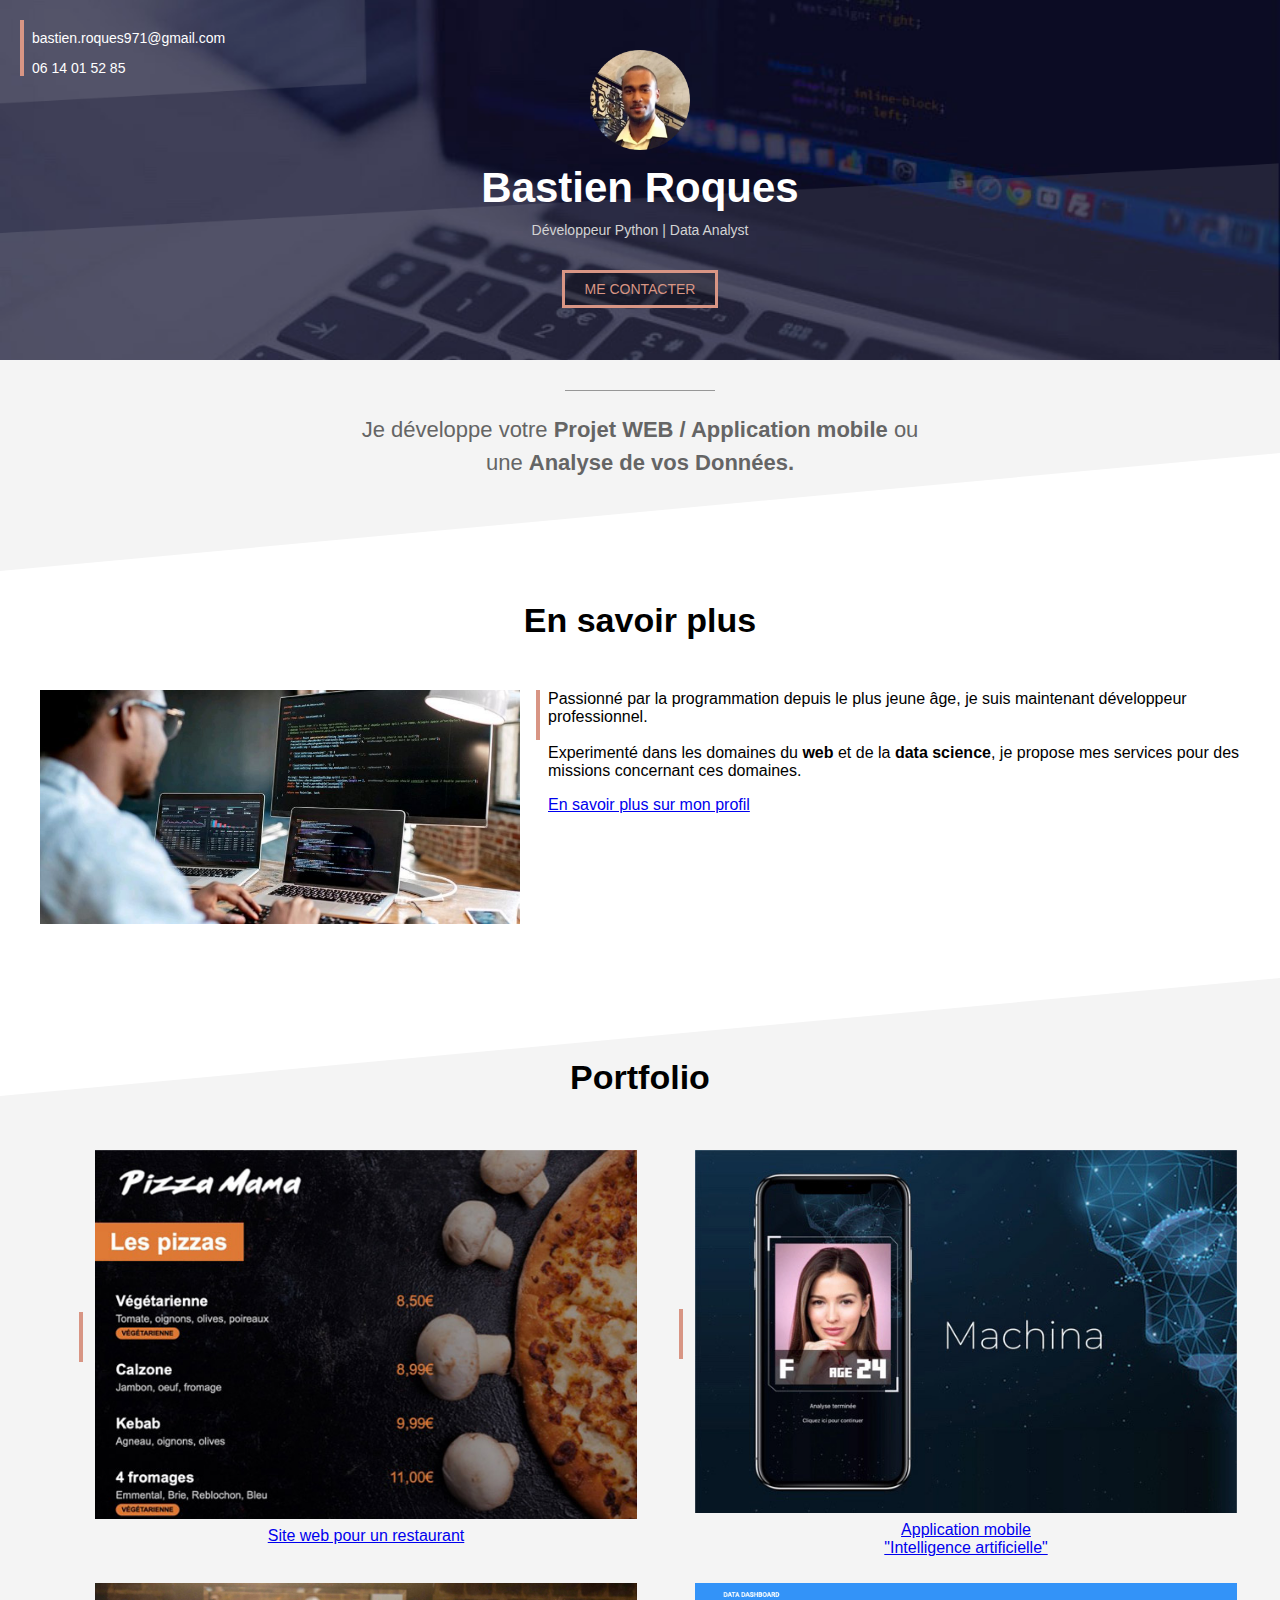
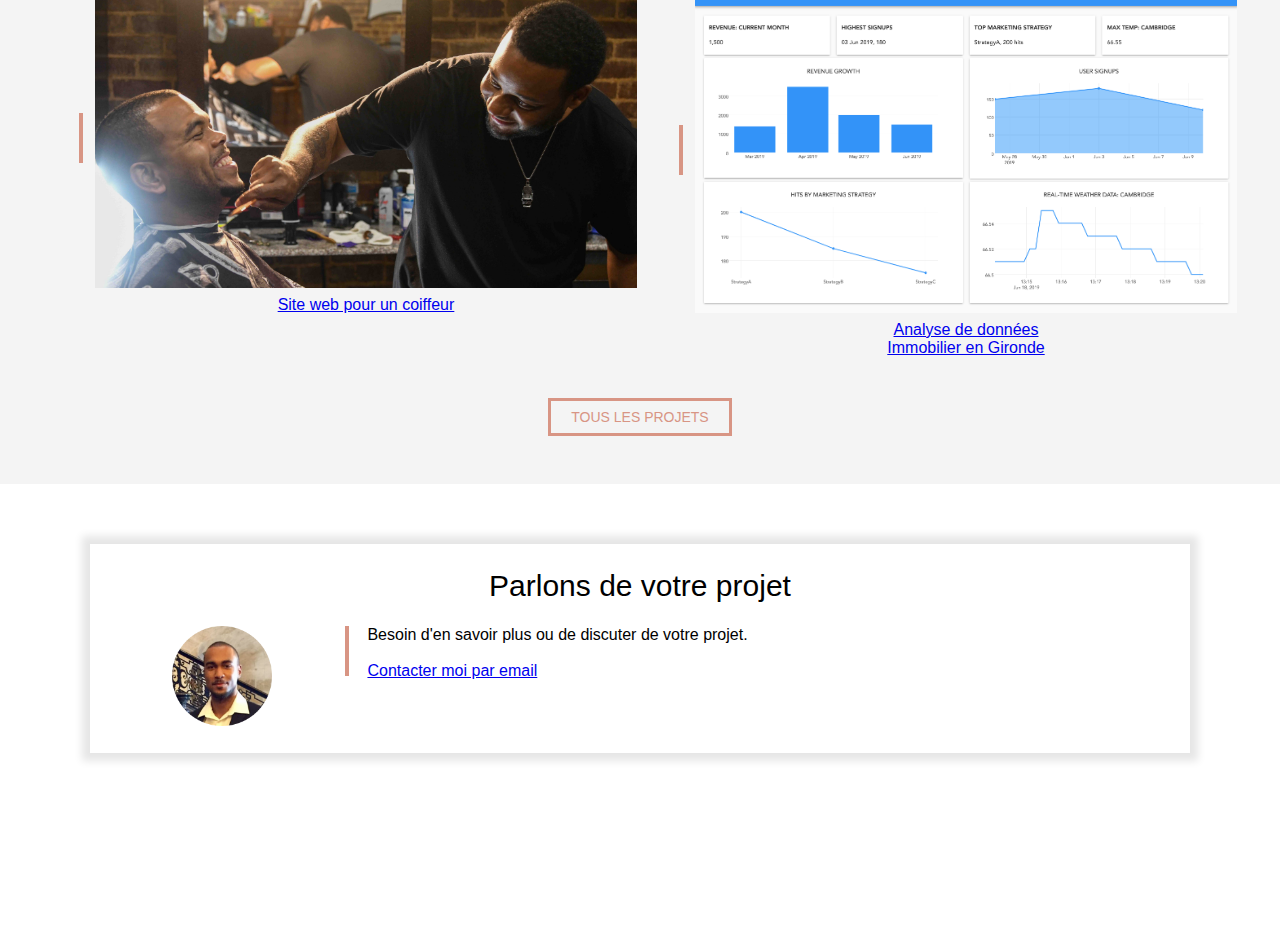
==== index.html @ a59873d0 "first commit" ====
<!DOCTYPE html>
<html lang="fr">
<head>
    <meta charset="UTF-8">
    <meta http-equiv="X-UA-Compatible" content="IE=edge">
    <meta name="viewport" content="width=device-width, initial-scale=1.0">
    <title>Bastien Roques</title>
    <link rel="stylesheet" href="css/style.css">
    <link rel="stylesheet" href="https://cdnjs.cloudflare.com/ajax/libs/font-awesome/5.15.3/css/all.min.css" integrity="sha512-iBBXm8fW90+nuLcSKlbmrPcLa0OT92xO1BIsZ+ywDWZCvqsWgccV3gFoRBv0z+8dLJgyAHIhR35VZc2oM/gI1w==" crossorigin="anonymous" referrerpolicy="no-referrer">
</head>
<body>
    <!-- COVER -->
    <div class="cover">
        <img class="cover-profile" src="resources/profile.png" alt="">
        <h1>Bastien Roques</h1>
        <p>Développeur Python | Data Analyst</p>
        <div class="center">
            <a class="btn-contact" href="#">Me contacter</a>
        </div>
        <div class="cover-contact">
            <p><a href="mailto:bastien.roques971@gmail.com?subject=Contact%20depuis%20bastien.roques971@gmail.com">bastien.roques971@gmail.com</a></p>
            <p><a href="tel:+33614015285">06 14 01 52 85</a></p>
        </div>
    </div>

    <!-- INTRO : GREY SECTION 1 -->
    <div class="section section-grey1 center">
        <div class="separator"></div>
        <p>Je développe votre <b>Projet WEB / Application mobile</b> ou une <b>Analyse de vos Données.</b> </p>
    </div>

    <!-- ABOUT : WHITE SECTION -->
    <div class="section">
        <h2>En savoir plus</h2>
        <img class="col-content about-img" src="resources/profil2.jpeg" alt="">
        <div class="col-content about-text">
            <div class="vertical-border-text">
                <p class="mt-0">
                    Passionné par la programmation depuis le plus jeune âge, je suis maintenant développeur professionnel.
                    <br>
                    <br>
                    Experimenté dans les domaines du <b>web</b> et de la <b>data science</b>, je propose mes services pour des missions concernant ces domaines.
                </p>
                <a href="https://www.linkedin.com/in/bastienroques/" target="_blank">En savoir plus sur mon profil</a>
            </div>
        </div>
    </div>

    <!-- PORTFOLIO : GREY SECTION 2 -->
    <div class="section section-grey2 center">
        <h2>Portfolio</h2>
        <div class="inline-block">
            <table class="col-portfolio inline-block">
                <tr>
                    <td><div class="vertical-border-img"></div></td>
                    <td class="w-100"><a href="portfolio-site-restaurant.html"><img class="w-100" src="resources/project1small.jpg" alt="site web restaurant"></a></td>
                </tr>
                <tr>
                    <td></td>
                    <td class="center"><a href="portfolio-site-restaurant.html">Site web pour un restaurant</a></td>
                </tr>
            </table>
            <table class="col-portfolio float-right">
                <tr>
                    <td><div class="vertical-border-img"></div></td>
                    <td class="w-100"><img class="w-100" src="resources/project2small.jpg" alt=""></td>
                </tr>
                <tr>
                    <td></td>
                    <td class="center"><a href="#">Application mobile<br>"Intelligence artificielle"</a></td>
                </tr>
            </table>
        </div>
        <div class="inline-block">
            <table class="col-portfolio inline-block">
                <tr>
                    <td><div class="vertical-border-img"></div></td>
                    <td class="img-small w-100"><img class="w-100" src="resources/project-barber.jpeg" alt=""></td>
                </tr>
                <tr>
                    <td></td>
                    <td class="center"><a href="#">Site web pour un coiffeur</a></td>
                </tr>
            </table>
            <table class="col-portfolio float-right">
                <tr>
                    <td><div class="vertical-border-img"></div></td>
                    <td class="img-small w-100"><img class="w-100" src="resources/project-data.png" alt=""></td>
                </tr>
                <tr>
                    <td></td>
                    <td class="center"><a href="#">Analyse de données<br>Immobilier en Gironde</a></td>
                </tr>
            </table>
        </div>
        <div class="center">
            <a class="btn-projects" href="#">Tous les projets</a>
        </div>
    </div>

    <!-- TESTIMONY -->
    <!-- <div class="section">
        <h2>Témoignages</h2>
        <div class="testimony">
            <table>
                <tr>
                    <td class="center"><img style="width: 100px; margin-right: 20px;" src="resources/profile.png" alt=""></td>
                    <td>
                        <div class="vertical-border-text">
                            <p class="testimony-content"><i>"Lorem ipsum dolor, sit amet consectetur adipisicing elit. Optio ab cumque expedita error veritatis aliquam voluptatum incidunt porro quisquam sequi debitis rem commodi asperiores dicta aspernatur, hic est, nulla nemo!"</i></p>
                            <p class="testimony-author">Bastien Roques, Product Owner</p>
                        </div>
                    </td>
                </tr>
            </table>
        </div>
    </div> -->

    <!-- FRAME -->
    <iframe src="contact-frame.html"scrolling="no"></iframe>

    <!-- FRAME 2 -->
    <!-- <div class="section">
        <div class="frame">
            <p class="frame-title">Parlons de votre projet</p>
            <table style="width: 100%; text-align: center; margin-top: 20px;">
                <tr>
                    <td valign="top">
                        <div>
                            <p class="mt-0 frame-text" style="margin-bottom: 20px;">
                                Besoin d'en savoir plus ou de discuter de votre projet.
                                <br><br>
                                <a href="#" style="text-decoration: none; color: #656565;"><u>Contacter moi par email</u></a>
                            </p>
                            <div class="social">
                                <a href="#"><i class="fab fa-linkedin-in"></i></a>
                                <a href="#"><i class="fab fa-github"></i></a>
                                <a href="#"><i class="fab fa-youtube"></i></a>
                            </div>
                        </div>
                    </td>
                </tr>
            </table>
        </div>
    </div> -->

</body>
</html>
---- css/style.css ----
* {
  box-sizing: border-box;
}

:root {
  --color1: #d89584;
  --color2: #f4f4f4;
}

body {
  margin: 0;
  font-family: Arial;
}

iframe {
  width: 100%;
  border: none;
  height: 450px;
}

.display-mobile {
  display: block;
}

.center {
  text-align: center;
}

.mx-auto {
  margin: 0 auto;
}

.mt-0 {
  margin-top: 0;
}

.mr-0 {
  margin-right: 0;
}

.inline-block {
  display: inline-block;
}

/* Mobile */
h1 {
  color: white;
  text-align: center;
  font-size: 38px;
  margin-top: 6px;
  margin-bottom: 0;
}

h2 {
  text-align: center;
  font-size: 30px;
  margin-top: 0;
  margin-bottom: 50px;
}

.container {
  /* On ajoute une marge sur les cotés de l'écran */
  padding-right: 15px;
  padding-left: 15px;

  /* Et on centre */
  margin-right: auto;
  margin-left: auto;
}

.w-50 {
  width: 50%;
}

.w-100 {
  width: 100%;
}

.img-small {
  max-width: 600px;
}

/* INDEX */

div.cover {
  background: url(../resources/cover_overlay.png) no-repeat center/100% 100%,
    url(../resources/cover.jpg) no-repeat center/cover;
  height: 360px;
  position: relative;
}

div.cover p {
  color: lightgray;
  text-align: center;
  margin-top: 2px;
  font-size: 13px;
}

a.btn-contact {
  color: var(--color1);
  text-transform: uppercase;
  text-decoration: none;
  border: 3px solid var(--color1);
  padding: 7px 12px;
  background: #00000040;
  display: inline-block;
  margin-top: 22px;
  font-size: 12px;
}

a.btn-contact:hover {
  color: white;
  border: 3px solid white;
}

img.cover-profile {
  height: 90px;
  position: relative;
  left: 50%;
  margin-left: -50px;
  margin-top: 75px;
}

div.cover-contact {
  position: absolute;
  top: 20px;
  left: 20px;
  border-left: 4px solid var(--color1);
  padding-left: 8px;
}

div.cover-contact p {
  text-align: left;
  margin-top: 0;
  margin-bottom: 0;
}

div.cover-contact p:first-child {
  margin-bottom: 14px;
}

div.cover-contact * {
  color: white;
  font-size: 14px;
  text-decoration: none;
}
.section {
  padding-left: 20px;
  padding-right: 20px;
  padding-top: 30px;
  padding-bottom: 30px;
  overflow: auto;
}

div.section-grey1 {
  background: url(../resources/triangle2white.svg) no-repeat center bottom -1/100%;
  background-color: var(--color2);
  padding-bottom: 20px;
}

div.section-grey1 p {
  font-size: 22px;
  color: #656565;
  max-width: 570px;
  margin-right: auto;
  margin-left: auto;
  line-height: 1.5;
}

div.section-grey2 {
  background: url(../resources/triangle1white.svg) no-repeat center top/100%;
  background-color: var(--color2);
  padding-top: 50px;
}

div.separator {
  background-color: #979797;
  height: 1px;
  width: 150px;
  margin: 0 auto;
}

div.separator2 {
  background-color: var(--color1);
  height: 2px;
  width: 150px;
  margin: 0 auto;
}

.col-content,
.col-portfolio {
  width: 100%;
  margin-bottom: 20px;
}

.about-img {
  margin-bottom: 20px;
}

div.about-text {
  box-sizing: border-box;
}

.float-right {
  float: right;
}

div.vertical-border-text {
  margin-top: 0;
  border-left: 4px solid var(--color1);
  padding-left: 8px;
  height: 50px;
  display: inline-block;
}

div.vertical-border-img {
  height: 50px;
  width: 4px;
  background: var(--color1);
  margin-right: 8px;
}

a.btn-projects {
  color: var(--color1);
  text-transform: uppercase;
  text-decoration: none;
  border: 3px solid var(--color1);
  padding: 8px 20px;
  background: #f4f4f4;
  display: inline-block;
  margin-top: 18px;
  margin-bottom: 18px;
  font-size: 14px;
}

a.btn-projects:hover {
  color: white;
  background-color: #d89584;
  /* border: 3px solid white; */
}

div.testimony {
  margin: 0 auto;
  padding: 20px 30px;
  width: 100%;
  background-color: white;
  box-shadow: 0px 0px 8px 8px rgba(0, 0, 0, 0.1);
}

p.testimony-content {
  margin-top: 0;
  font-size: 16px;
}

div.frame {
  background-color: white;
}

div.frame img {
  width: 70px;
}

p.frame-title {
  font-size: 30px;
  margin-top: 5px;
  margin-bottom: 20px;
  text-align: center;
}

p.frame-text {
  color: #656565;
}

div.text-with-vertical-border {
  border-left: 4px solid var(--color1);
  padding-left: 8px;
  height: 50px;
}

i.fab:first-child {
  margin-left: 10px;
}

i.fab {
  font-size: 20px;
  margin-top: 5px;
  margin-right: 20px;
}

.social a {
  text-decoration: none;
  color: black;
}

.social a:hover {
  color: var(--color1);
}

/* PORTFOLIO PROJECT PAGE */

.portfolio-title h1 {
  font-size: 40px;
  color: black;
  margin-top: 20px;
}

.portfolio-title h2 {
  font-size: 22px;
  font-weight: normal;
  line-height: 1;
  padding-top: 10px;
}

.portfolio-back {
  color: var(--color1);
}

.portfolio-header {
  height: 90px;
  background: url(../resources/header.jpg) no-repeat center/cover;
  position: relative;
}

.portfolio-header-title {
  margin-top: 0;
  font-size: 19px;
  font-weight: bold;
  color: white;
  padding-top: 10px;
  padding-left: 4px;
}

.portfolio-img {
  width: 100%;
  max-width: 550px;
  margin-top: 30px;
  margin-bottom: 20px;
}

/* Normal */
@media only screen and (min-width: 767px) {
  h1 {
    color: white;
    text-align: center;
    font-size: 42px;
    margin-top: 10px;
    margin-bottom: 0;
  }

  h2 {
    text-align: center;
    font-size: 34px;
    margin-top: 0;
    margin-bottom: 50px;
  }

  .display-mobile {
    display: none;
  }

  img.cover-profile {
    height: 100px;
    position: relative;
    left: 50%;
    margin-left: -50px;
    margin-top: 50px;
  }

  div.cover p {
    color: lightgray;
    margin-top: 10px;
    font-size: 14px;
  }

  .section {
    padding-left: 40px;
    padding-right: 40px;
    padding-top: 30px;
    padding-bottom: 30px;
    overflow: auto;
  }

  div.section-grey1 {
    background: url(../resources/triangle2white.svg) no-repeat center
      bottom/100%;
    background-color: var(--color2);
    padding-bottom: 70px;
  }

  div.section-grey2 {
    background: url(../resources/triangle1white.svg) no-repeat center top/100%;
    background-color: var(--color2);
    padding-top: 80px;
  }

  img.col-content {
    width: 40%;
  }

  div.col-content {
    width: 60%;
    padding-left: 16px;
  }

  .col-portfolio {
    width: 47%;
  }

  div.about-text {
    float: right;
    padding-left: 16px;
    box-sizing: border-box;
  }

  div.frame {
    margin: 30px 50px;
    padding: 20px 30px;
    background-color: white;
    box-shadow: 0px 0px 8px 8px rgba(0, 0, 0, 0.1);
  }

  div.frame img {
    width: 100px;
  }

  .portfolio-header-title {
    margin-top: 0;
    font-size: 26px;
    font-weight: bold;
    color: white;
    padding-top: 4px;
    padding-left: 8px;
  }

  a.btn-contact {
    color: var(--color1);
    text-transform: uppercase;
    text-decoration: none;
    border: 3px solid var(--color1);
    padding: 8px 20px;
    background: #00000040;
    display: inline-block;
    margin-top: 18px;
    font-size: 14px;
  }

  .portfolio-title h1 {
    font-size: 46px;
    color: black;
    margin-top: 20px;
  }

  .portfolio-title h2 {
    font-size: 26px;
    font-weight: normal;
    line-height: 1;
    padding-top: 10px;
  }

  .portfolio-img {
    width: 70%;
    max-width: 475px;
    margin-top: 30px;
    margin-bottom: 20px;
  }
}

/* Large screen */
/* @media (min-width: 1200px) {
  .container {
    width: 1170px;
  }
} */
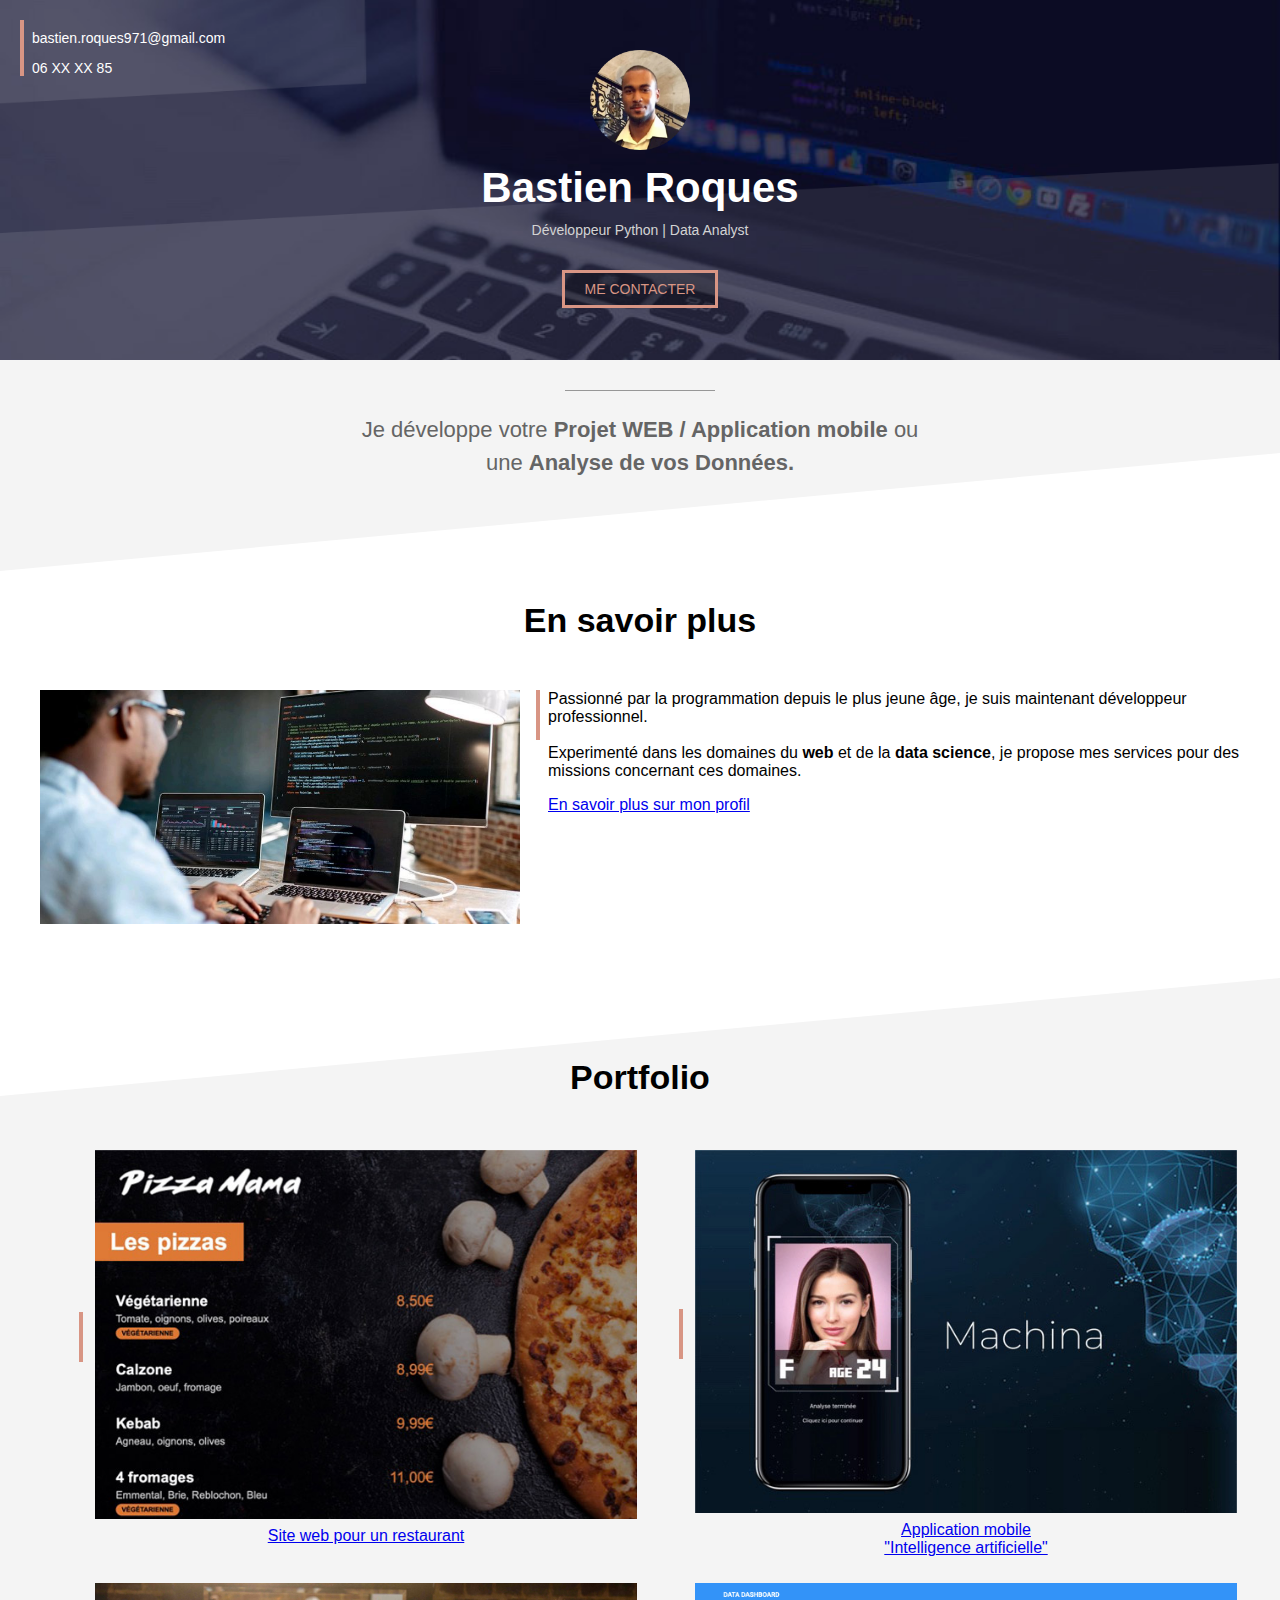
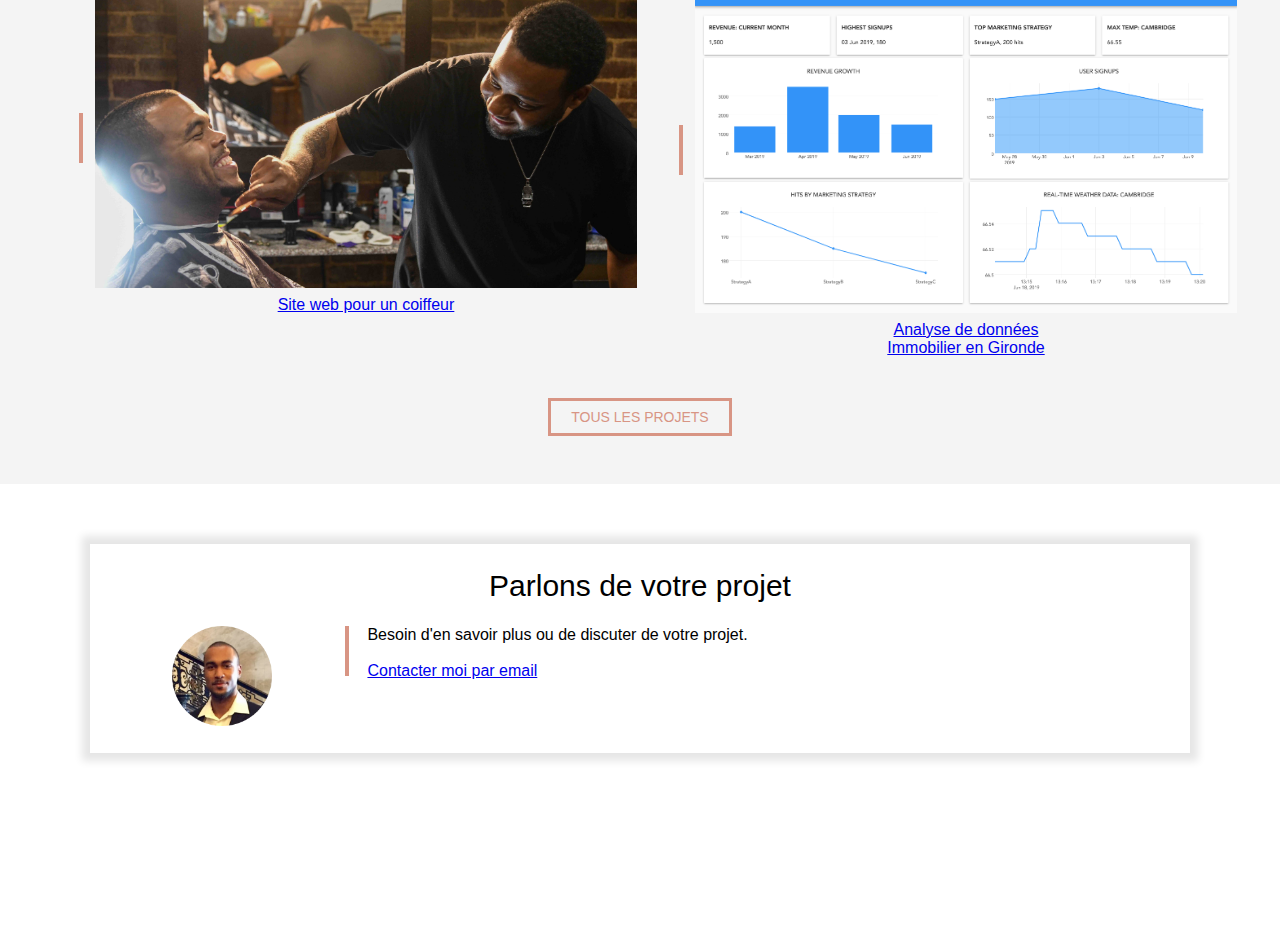
==== commit 1e215a14: "Add files via upload" ====
--- a/index.html
+++ b/index.html
@@ -19,7 +19,7 @@
         </div>
         <div class="cover-contact">
             <p><a href="mailto:bastien.roques971@gmail.com?subject=Contact%20depuis%20bastien.roques971@gmail.com">bastien.roques971@gmail.com</a></p>
-            <p><a href="tel:+33614015285">06 14 01 52 85</a></p>
+            <p><a href="tel:+33614015285">06 XX XX  85</a></p>
         </div>
     </div>
 
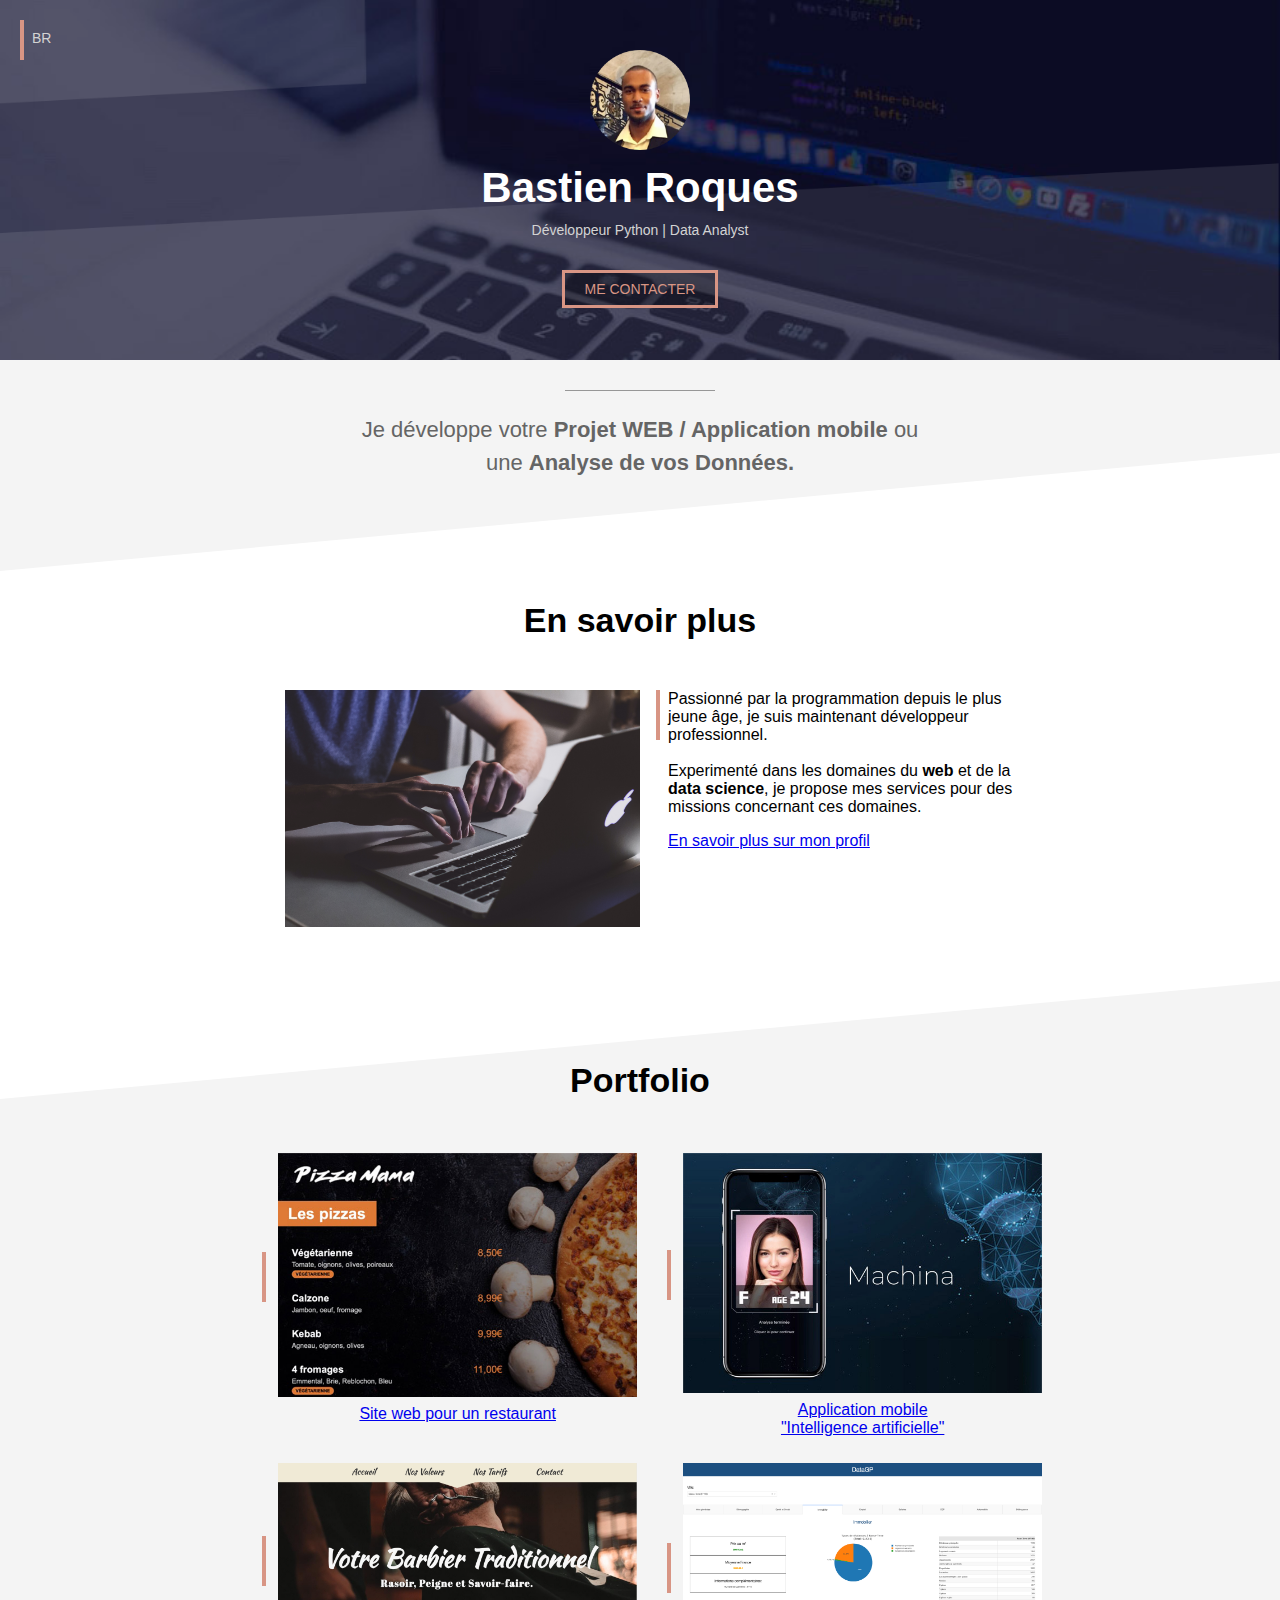
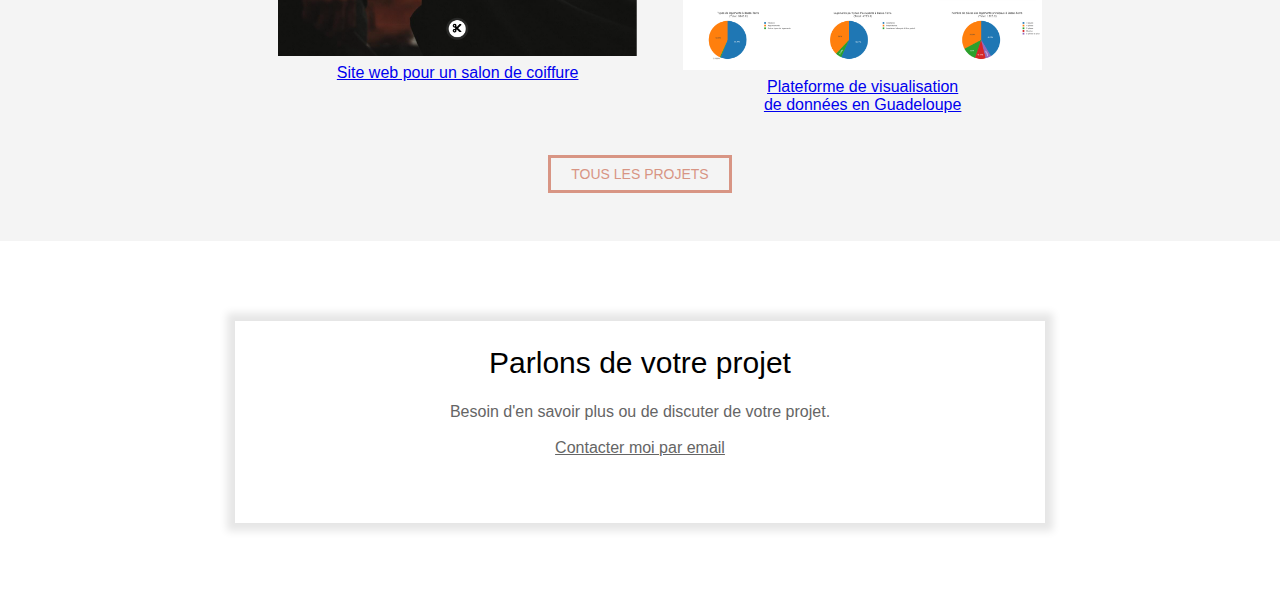
==== commit 8eda2d45: "Add files via upload" ====
--- a/index.html
+++ b/index.html
@@ -15,11 +15,11 @@
         <h1>Bastien Roques</h1>
         <p>Développeur Python | Data Analyst</p>
         <div class="center">
-            <a class="btn-contact" href="#">Me contacter</a>
+            <a class="btn-contact" href="mailto:bastien.roques971@gmail.com?subject=Contact%20depuis%20bastien.roques971@gmail.com">Me contacter</a>
         </div>
         <div class="cover-contact">
-            <p><a href="mailto:bastien.roques971@gmail.com?subject=Contact%20depuis%20bastien.roques971@gmail.com">bastien.roques971@gmail.com</a></p>
-            <p><a href="tel:+33614015285">06 XX XX  85</a></p>
+            <p>BR</p>
+            <!-- <p><a href="mailto:bastien.roques971@gmail.com?subject=Contact%20depuis%20bastien.roques971@gmail.com">bastien.roques971@gmail.com</a></p> -->
         </div>
     </div>
 
@@ -32,16 +32,18 @@
     <!-- ABOUT : WHITE SECTION -->
     <div class="section">
         <h2>En savoir plus</h2>
-        <img class="col-content about-img" src="resources/profil2.jpeg" alt="">
-        <div class="col-content about-text">
-            <div class="vertical-border-text">
-                <p class="mt-0">
-                    Passionné par la programmation depuis le plus jeune âge, je suis maintenant développeur professionnel.
-                    <br>
-                    <br>
-                    Experimenté dans les domaines du <b>web</b> et de la <b>data science</b>, je propose mes services pour des missions concernant ces domaines.
-                </p>
-                <a href="https://www.linkedin.com/in/bastienroques/" target="_blank">En savoir plus sur mon profil</a>
+        <div class="container">
+            <img class="col-content about-img" src="resources/about.jpg" alt="">
+            <div class="col-content about-text">
+                <div class="vertical-border-text">
+                    <p class="mt-0">
+                        Passionné par la programmation depuis le plus jeune âge, je suis maintenant développeur professionnel.
+                        <br>
+                        <br>
+                        Experimenté dans les domaines du <b>web</b> et de la <b>data science</b>, je propose mes services pour des missions concernant ces domaines.
+                    </p>
+                    <a href="https://www.linkedin.com/in/bastienroques/" target="_blank">En savoir plus sur mon profil</a>
+                </div>
             </div>
         </div>
     </div>
@@ -49,52 +51,57 @@
     <!-- PORTFOLIO : GREY SECTION 2 -->
     <div class="section section-grey2 center">
         <h2>Portfolio</h2>
-        <div class="inline-block">
-            <table class="col-portfolio inline-block">
-                <tr>
-                    <td><div class="vertical-border-img"></div></td>
-                    <td class="w-100"><a href="portfolio-site-restaurant.html"><img class="w-100" src="resources/project1small.jpg" alt="site web restaurant"></a></td>
-                </tr>
-                <tr>
-                    <td></td>
-                    <td class="center"><a href="portfolio-site-restaurant.html">Site web pour un restaurant</a></td>
-                </tr>
-            </table>
-            <table class="col-portfolio float-right">
-                <tr>
-                    <td><div class="vertical-border-img"></div></td>
-                    <td class="w-100"><img class="w-100" src="resources/project2small.jpg" alt=""></td>
-                </tr>
-                <tr>
-                    <td></td>
-                    <td class="center"><a href="#">Application mobile<br>"Intelligence artificielle"</a></td>
-                </tr>
-            </table>
-        </div>
-        <div class="inline-block">
-            <table class="col-portfolio inline-block">
-                <tr>
-                    <td><div class="vertical-border-img"></div></td>
-                    <td class="img-small w-100"><img class="w-100" src="resources/project-barber.jpeg" alt=""></td>
-                </tr>
-                <tr>
-                    <td></td>
-                    <td class="center"><a href="#">Site web pour un coiffeur</a></td>
-                </tr>
-            </table>
-            <table class="col-portfolio float-right">
-                <tr>
-                    <td><div class="vertical-border-img"></div></td>
-                    <td class="img-small w-100"><img class="w-100" src="resources/project-data.png" alt=""></td>
-                </tr>
-                <tr>
-                    <td></td>
-                    <td class="center"><a href="#">Analyse de données<br>Immobilier en Gironde</a></td>
-                </tr>
-            </table>
-        </div>
-        <div class="center">
-            <a class="btn-projects" href="#">Tous les projets</a>
+        <div class="container">
+
+            <div class="inline-block">
+                <table class="col-portfolio inline-block">
+                    <tr>
+                        <td><div class="vertical-border-img"></div></td>
+                        <td class="w-100"><a href="portfolio-site-restaurant.html"><img class="w-100" src="resources/project1small.jpg" alt="site web restaurant"></a></td>
+                    </tr>
+                    <tr>
+                        <td></td>
+                        <td class="center"><a href="portfolio-site-restaurant.html">Site web pour un restaurant</a></td>
+                    </tr>
+                </table>
+                <table class="col-portfolio float-right">
+                    <tr>
+                        <td><div class="vertical-border-img"></div></td>
+                        <td class="w-100"><img class="w-100" src="resources/project2small.jpg" alt=""></td>
+                    </tr>
+                    <tr>
+                        <td></td>
+                        <td class="center"><a href="#">Application mobile<br>"Intelligence artificielle"</a></td>
+                    </tr>
+                </table>
+            </div>
+    
+            <div class="inline-block">
+                <table class="col-portfolio inline-block">
+                    <tr>
+                        <td><div class="vertical-border-img"></div></td>
+                        <td class="img-small w-100"><a href="portfolio-site-barber.html"><img class="w-100" src="resources/project-barber.png" alt=""></a></td>
+                    </tr>
+                    <tr>
+                        <td></td>
+                        <td class="center"><a href="portfolio-site-barber.html">Site web pour un salon de coiffure</a></td>
+                    </tr>
+                </table>
+                <table class="col-portfolio float-right">
+                    <tr>
+                        <td><div class="vertical-border-img"></div></td>
+                        <td class="img-small w-100"><img class="w-100" src="resources/project-datagp.png" alt=""></td>
+                    </tr>
+                    <tr>
+                        <td></td>
+                        <td class="center"><a href="https://datagp.herokuapp.com/">Plateforme de visualisation<br> de données en Guadeloupe</a></td>
+                    </tr>
+                </table>
+            </div>
+    
+            <div class="center">
+                <a class="btn-projects" href="portfolio.html">Tous les projets</a>
+            </div>
         </div>
     </div>
 
@@ -119,30 +126,5 @@
     <!-- FRAME -->
     <iframe src="contact-frame.html"scrolling="no"></iframe>
 
-    <!-- FRAME 2 -->
-    <!-- <div class="section">
-        <div class="frame">
-            <p class="frame-title">Parlons de votre projet</p>
-            <table style="width: 100%; text-align: center; margin-top: 20px;">
-                <tr>
-                    <td valign="top">
-                        <div>
-                            <p class="mt-0 frame-text" style="margin-bottom: 20px;">
-                                Besoin d'en savoir plus ou de discuter de votre projet.
-                                <br><br>
-                                <a href="#" style="text-decoration: none; color: #656565;"><u>Contacter moi par email</u></a>
-                            </p>
-                            <div class="social">
-                                <a href="#"><i class="fab fa-linkedin-in"></i></a>
-                                <a href="#"><i class="fab fa-github"></i></a>
-                                <a href="#"><i class="fab fa-youtube"></i></a>
-                            </div>
-                        </div>
-                    </td>
-                </tr>
-            </table>
-        </div>
-    </div> -->
-
 </body>
 </html>--- a/css/style.css
+++ b/css/style.css
@@ -15,7 +15,8 @@
 iframe {
   width: 100%;
   border: none;
-  height: 450px;
+  height: 350px;
+  padding: 50px 0;
 }
 
 .display-mobile {
@@ -59,17 +60,15 @@
 }
 
 .container {
-  /* On ajoute une marge sur les cotés de l'écran */
+  width: 90%;
   padding-right: 15px;
   padding-left: 15px;
-
-  /* Et on centre */
   margin-right: auto;
   margin-left: auto;
 }
 
 .w-50 {
-  width: 50%;
+  width: 100%;
 }
 
 .w-100 {
@@ -337,6 +336,12 @@
   margin-bottom: 20px;
 }
 
+.project-small {
+  width: 100%;
+  margin: 0 auto;
+  margin: 20px 0;
+}
+
 /* Normal */
 @media only screen and (min-width: 767px) {
   h1 {
@@ -354,6 +359,11 @@
     margin-bottom: 50px;
   }
 
+  .container {
+    width: 70%;
+  }
+
+
   .display-mobile {
     display: none;
   }
@@ -394,11 +404,12 @@
   }
 
   img.col-content {
-    width: 40%;
+    padding-left: 50px;
+    width: 50%;
   }
 
   div.col-content {
-    width: 60%;
+    width: 50%;
     padding-left: 16px;
   }
 
@@ -413,8 +424,8 @@
   }
 
   div.frame {
-    margin: 30px 50px;
-    padding: 20px 30px;
+    /* margin: 30px 50px; */
+    padding: 20px 100px;
     background-color: white;
     box-shadow: 0px 0px 8px 8px rgba(0, 0, 0, 0.1);
   }
@@ -463,11 +474,8 @@
     margin-top: 30px;
     margin-bottom: 20px;
   }
-}
-
-/* Large screen */
-/* @media (min-width: 1200px) {
-  .container {
-    width: 1170px;
-  }
-} */
+
+  .project-small {
+    width: 50%;
+  }
+}